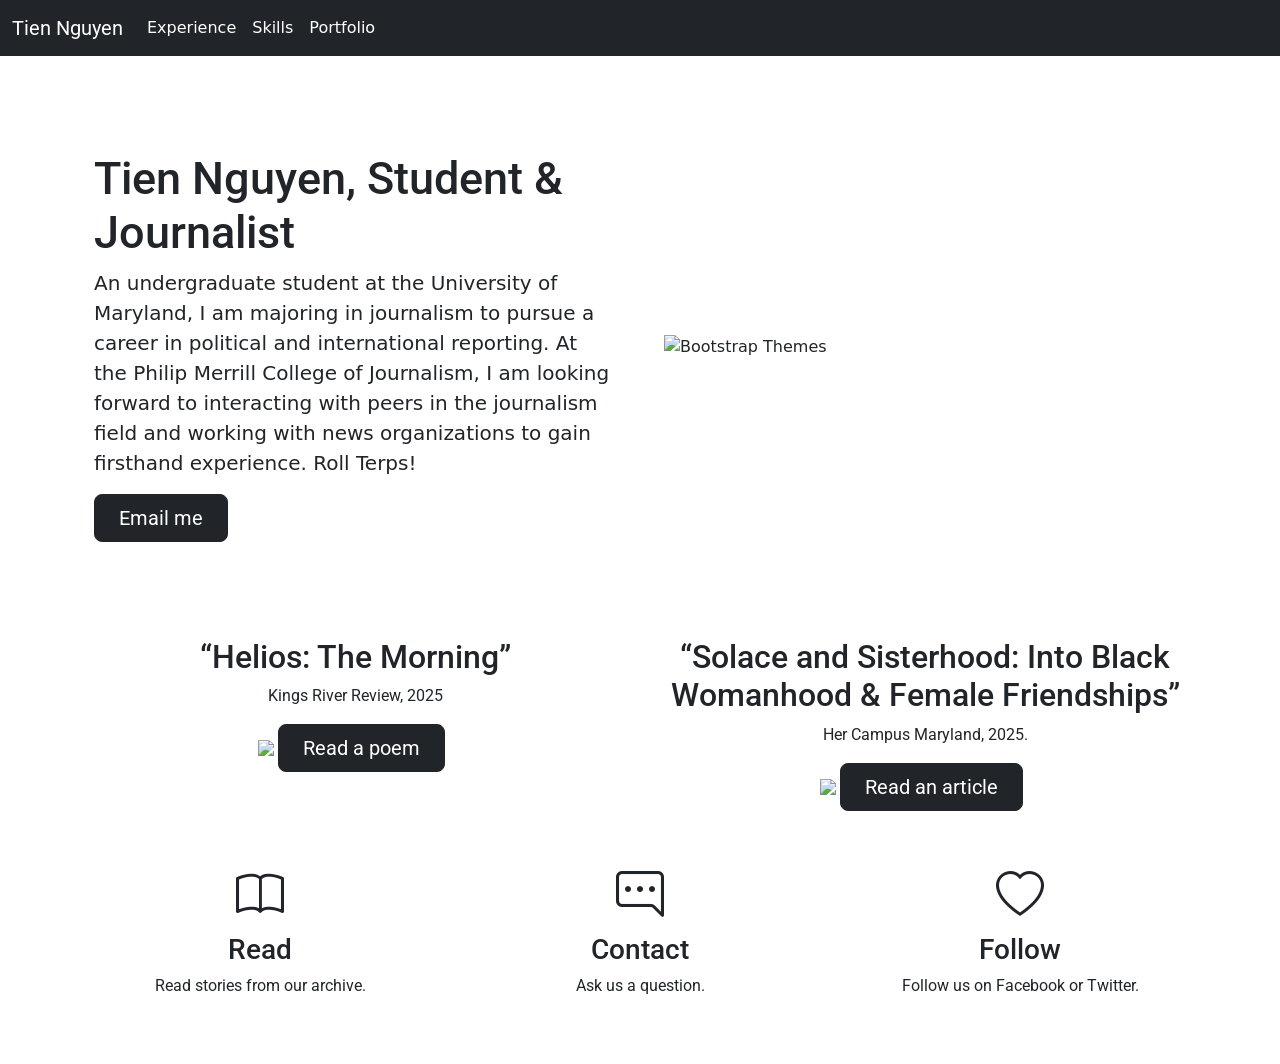
==== resume-project/index.html @ 074a2e1d "resume-project" ====
<!-- HMTML for resume project-->
<!doctype html>

<html lang="en">
<head>
 <meta charset="utf-8">
 <meta name="viewport" content="width=device-width, initial-scale=1, shrink-to-fit=no">
     <link rel="stylesheet" type="text/css" href="style.css">
    <link rel="stylesheet" href="https://cdn.jsdelivr.net/npm/bootstrap-icons@1.11.1/font/bootstrap-icons.css">
    <link href="https://fonts.googleapis.com/css2?family=Roboto:ital,wght@0,100..900;1,100..900&display=swap" rel="stylesheet">

 <title>Resume Project</title>
 <meta name="description" content="Merrill College of Journalism, UMD">
 <meta name="author" content="Tien Nguyen">

 <!-- Bootstrap CSS and JavaScript -->
 <link href="https://cdn.jsdelivr.net/npm/bootstrap@5.3.3/dist/css/bootstrap.min.css" rel="stylesheet" integrity="sha384-QWTKZyjpPEjISv5WaRU9OFeRpok6YctnYmDr5pNlyT2bRjXh0JMhjY6hW+ALEwIH" crossorigin="anonymous">
 <script src="https://cdn.jsdelivr.net/npm/bootstrap@5.3.3/dist/js/bootstrap.bundle.min.js" integrity="sha384-YvpcrYf0tY3lHB60NNkmXc5s9fDVZLESaAA55NDzOxhy9GkcIdslK1eN7N6jIeHz" crossorigin="anonymous"></script>

<style>
.col-md-6 {
  font-family: 'Roboto', Arial, sans-serif;
   text-align: center;
 }
 </style>

<style>
 .bi {
   font-size:3em;
 }
 </style>

 <style>
 .col-md-4 {
  font-family: 'Roboto', Arial, sans-serif;
   text-align: center;
 }
 </style>

 <style>
.navbar-brand {
  font-family: 'Roboto', Arial, sans-serif;
   text-align: center;
 }
 </style>

<style>
.h1 {
  font-family: 'Roboto', Arial, sans-serif;
  font-size: 45px;
 }
 </style>

 <style>
.btn {
  font-family: 'Roboto', Arial, sans-serif;
 }
 </style>

  <style>
.row {
  padding-bottom: 50px;
 }
 </style>

</head>

 <!-- Navbar start-->
<nav class="navbar navbar-expand-lg bg-dark" data-bs-theme="dark">
   <div class="container-fluid">
     <a class="navbar-brand" href="#">Tien Nguyen</a>
     <button class="navbar-toggler" type="button" data-bs-toggle="collapse" data-bs-target="#navbarSupportedContent" aria-controls="navbarSupportedContent" aria-expanded="false" aria-label="Toggle navigation">
       <span class="navbar-toggler-icon"></span>
     </button>
     <div class="collapse navbar-collapse" id="navbarSupportedContent">
       <ul class="navbar-nav me-auto mb-2 mb-lg-0">
         <li class="nav-item">
           <a class="nav-link active" aria-current="page" href="#">Experience</a>
         </li>
         <li class="nav-item">
           <a class="nav-link active" aria-current="page" href="#">Skills</a>
         </li>
         <li class="nav-item">
           <a class="nav-link active" aria-current="page" href="#">Portfolio</a>
         </li>
       </ul>

     </div>
   </div>
 </nav>
 <!-- Navbar end-->

 <!-- Hero image-->
   <div class="container col-xxl-8 px-4 py-5">
    <div class="row flex-lg-row-reverse align-items-center g-5 py-5">
        <div class="col-10 col-sm-8 col-lg-6">
            <img src="/Users/tiennguyen/Documents/GitHub/tnguyen-jour352/resume/DSC01416.JPG" class="d-block mx-lg-auto img-fluid" alt="Bootstrap Themes" width="100%" max-width="500px" loading="lazy">
        </div>
        <div class="col-lg-6">
            <h1 class="h1">Tien Nguyen, Student & Journalist</h1>
            <p class="lead">An undergraduate student at the University of Maryland, I am majoring in journalism to pursue a career in political and international reporting. At the Philip Merrill College of Journalism, I am looking forward to interacting with peers in the journalism field and working with news organizations to gain firsthand experience. Roll Terps!</p>
            <div class="d-grid gap-2 d-md-flex justify-content-md-start">
                <button type="button" class="btn btn-dark btn-lg px-4 me-md-2">Email me</button>
            </div>
        </div>
    </div>
</div>
<!-- Hero end-->

<!-- Container-->
<div class="container">
  <div class="row">
        <div class="col-md-6">
            <h2>“Helios: The Morning”</h2>
            <p>Kings River Review, 2025</p>
            <img src="https://images.unsplash.com/photo-1572776685600-aca8c3456337?ixlib=rb-1.2.1&ixid=MnwxMjA3fDB8MHxwaG90by1wYWdlfHx8fGVufDB8fHx8&auto=format&fit=crop&w=1502&q=80" width="100%" max-width="500px">
                <button type="button" class="btn btn-dark btn-lg px-4 me-md-2">Read a poem</button>
        </div>

        <div class="col-md-6">
            <h2>“Solace and Sisterhood: Into Black Womanhood & Female Friendships”</h2>
            <p>Her Campus Maryland, 2025.</p>
            <img src="https://images.unsplash.com/photo-1621544402532-78c290378588?ixid=MnwxMjA3fDB8MHxwaG90by1wYWdlfHx8fGVufDB8fHx8&ixlib=rb-1.2.1&auto=format&fit=crop&w=1500&q=80" width="100%" max-width="500px">
                <button type="button" class="btn btn-dark btn-lg px-4 me-md-2">Read an article</button>
		</div>
	</div>
</div>
<!-- Container end-->

<div class="container">
	<div class="row">
		<div class="col-md-4">
            <i class="bi bi-book"></i>
			<h3>Read</h3>
			<p>Read stories from our archive.</p>
		</div>

		<div class="col-md-4">
            <i class="bi bi-chat-right-dots"></i>
			<h3>Contact</h3>
			<p>Ask us a question.</p>
		</div>

		<div class="col-md-4">
            <i class="bi bi-heart"></i>
			<h3>Follow</h3>
			<p>Follow us on Facebook or Twitter.</p>
		</div>
	</div>
</div>


</body>
</html>
---- resume-project/style.css ----
/* Style for resume project */
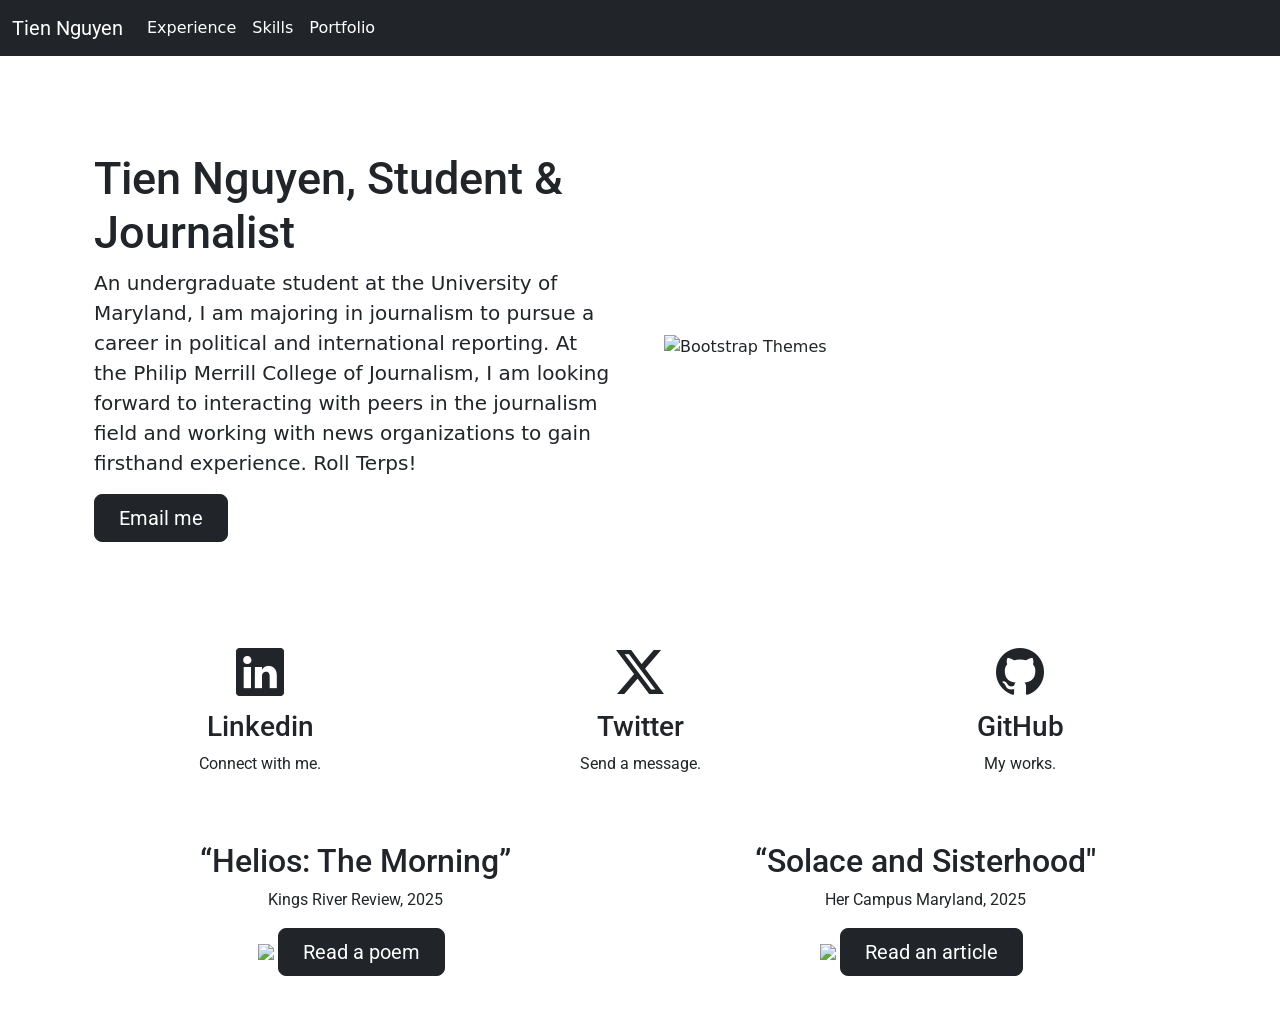
==== commit b966a3a7: "resume-project" ====
--- a/resume-project/index.html
+++ b/resume-project/index.html
@@ -107,48 +107,50 @@
 </div>
 <!-- Hero end-->
 
+<!-- Icons start-->
+<div class="container">
+	<div class="row">
+		<div class="col-md-4">
+            <i class="bi bi-linkedin"></i>
+			<h3>Linkedin</h3>
+			<p>Connect with me.</p>
+		</div>
+
+		<div class="col-md-4">
+            <i class="bi bi-twitter-x"></i>
+			<h3>Twitter</h3>
+			<p>Send a message.</p>
+		</div>
+
+		<div class="col-md-4">
+            <i class="bi bi-github"></i>
+			<h3>GitHub</h3>
+			<p>My works.</p>
+		</div>
+	</div>
+</div>
+<!-- Icons end-->
+
 <!-- Container-->
 <div class="container">
   <div class="row">
         <div class="col-md-6">
             <h2>“Helios: The Morning”</h2>
             <p>Kings River Review, 2025</p>
-            <img src="https://images.unsplash.com/photo-1572776685600-aca8c3456337?ixlib=rb-1.2.1&ixid=MnwxMjA3fDB8MHxwaG90by1wYWdlfHx8fGVufDB8fHx8&auto=format&fit=crop&w=1502&q=80" width="100%" max-width="500px">
+            <img src="/Users/tiennguyen/Documents/GitHub/tnguyen-jour352/resume-project/aa8f1624c03dd97ec133bcae6452e3e2.jpg" width="100%" max-width="500px">
                 <button type="button" class="btn btn-dark btn-lg px-4 me-md-2">Read a poem</button>
         </div>
 
         <div class="col-md-6">
-            <h2>“Solace and Sisterhood: Into Black Womanhood & Female Friendships”</h2>
-            <p>Her Campus Maryland, 2025.</p>
-            <img src="https://images.unsplash.com/photo-1621544402532-78c290378588?ixid=MnwxMjA3fDB8MHxwaG90by1wYWdlfHx8fGVufDB8fHx8&ixlib=rb-1.2.1&auto=format&fit=crop&w=1500&q=80" width="100%" max-width="500px">
+            <h2>“Solace and Sisterhood"</h2>
+            <p>Her Campus Maryland, 2025</p>
+            <img src="/Users/tiennguyen/Documents/GitHub/tnguyen-jour352/resume-project/_.jpeg" width="100%" max-width="500px">
                 <button type="button" class="btn btn-dark btn-lg px-4 me-md-2">Read an article</button>
 		</div>
 	</div>
 </div>
 <!-- Container end-->
 
-<div class="container">
-	<div class="row">
-		<div class="col-md-4">
-            <i class="bi bi-book"></i>
-			<h3>Read</h3>
-			<p>Read stories from our archive.</p>
-		</div>
-
-		<div class="col-md-4">
-            <i class="bi bi-chat-right-dots"></i>
-			<h3>Contact</h3>
-			<p>Ask us a question.</p>
-		</div>
-
-		<div class="col-md-4">
-            <i class="bi bi-heart"></i>
-			<h3>Follow</h3>
-			<p>Follow us on Facebook or Twitter.</p>
-		</div>
-	</div>
-</div>
-
 
 </body>
 </html>
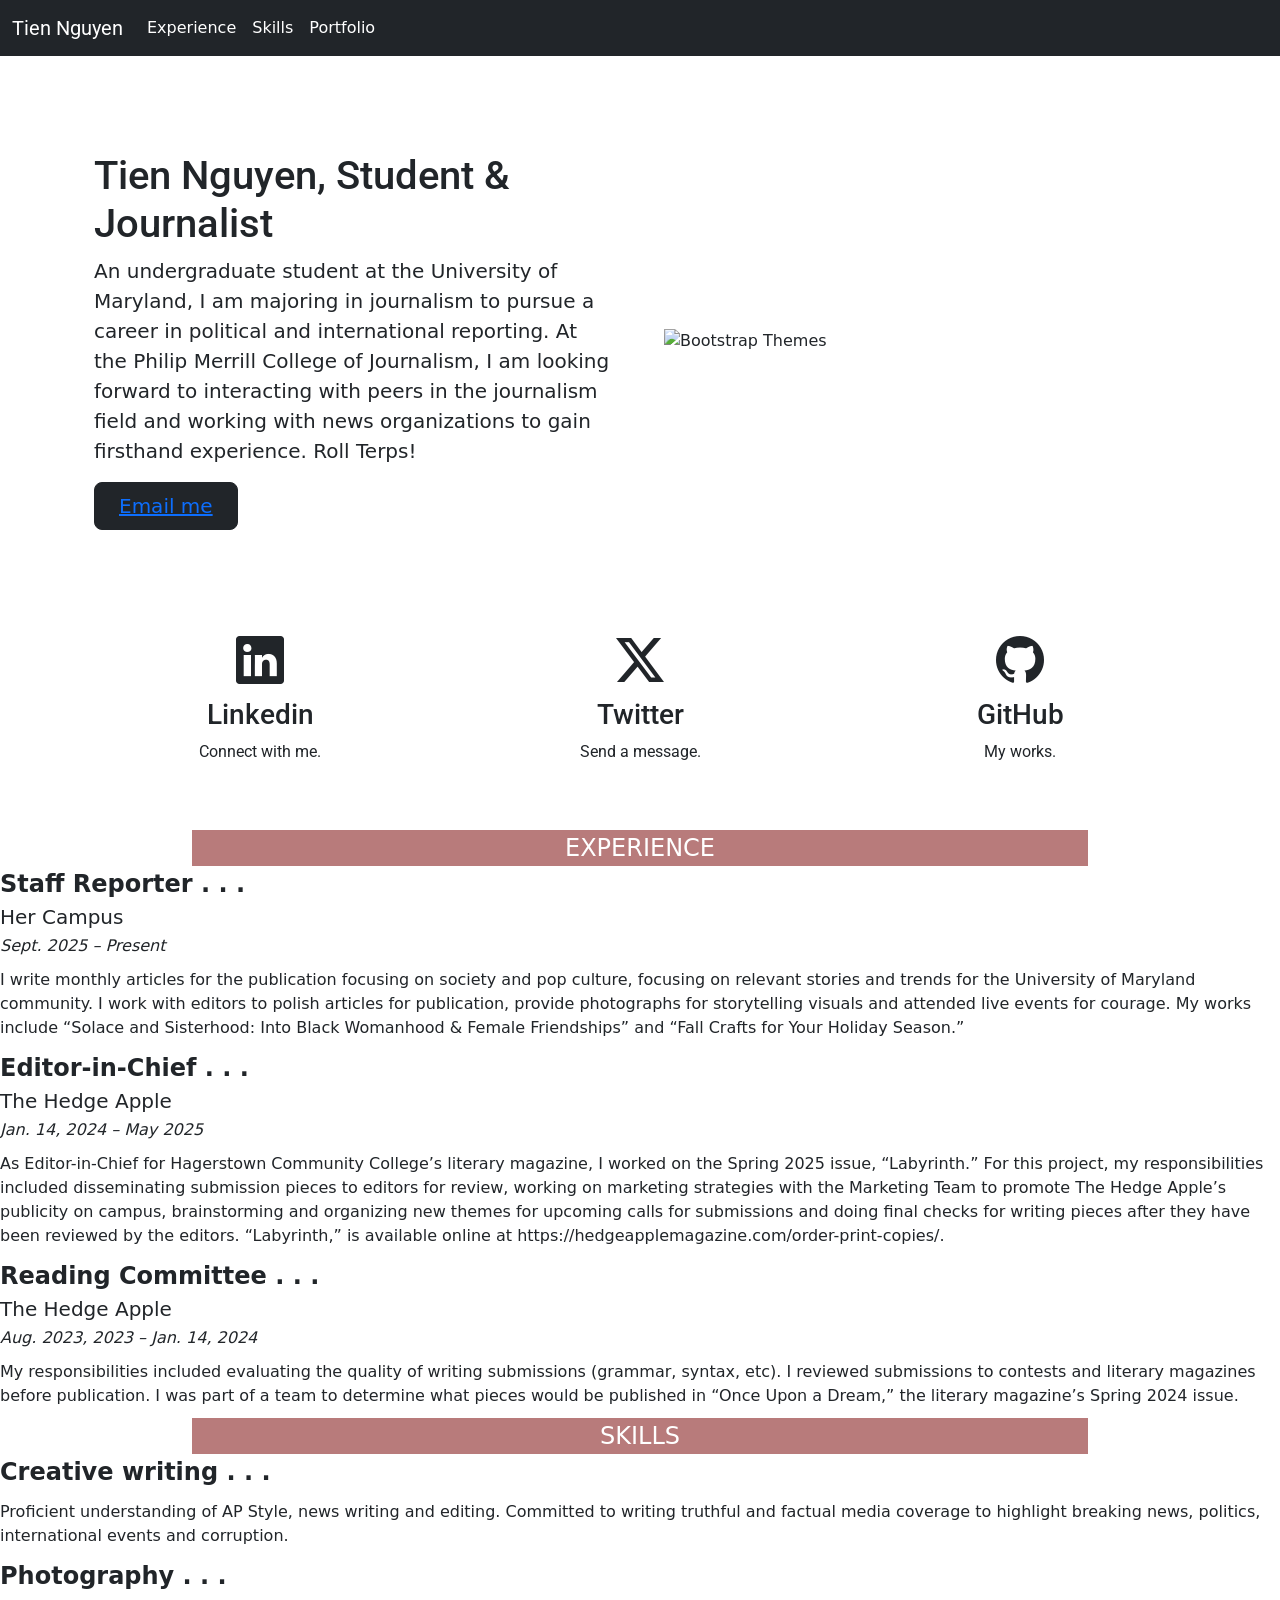
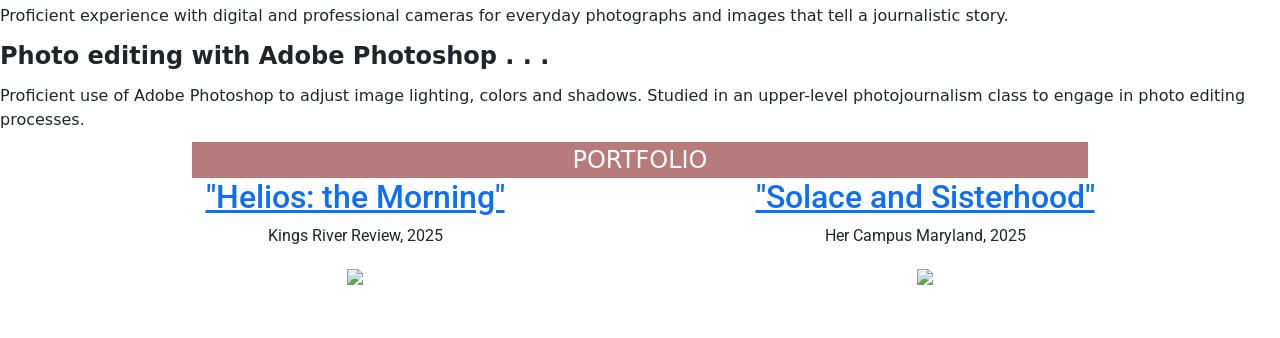
==== commit 6dfafb20: "html-frame" ====
--- a/resume-project/index.html
+++ b/resume-project/index.html
@@ -17,51 +17,6 @@
  <link href="https://cdn.jsdelivr.net/npm/bootstrap@5.3.3/dist/css/bootstrap.min.css" rel="stylesheet" integrity="sha384-QWTKZyjpPEjISv5WaRU9OFeRpok6YctnYmDr5pNlyT2bRjXh0JMhjY6hW+ALEwIH" crossorigin="anonymous">
  <script src="https://cdn.jsdelivr.net/npm/bootstrap@5.3.3/dist/js/bootstrap.bundle.min.js" integrity="sha384-YvpcrYf0tY3lHB60NNkmXc5s9fDVZLESaAA55NDzOxhy9GkcIdslK1eN7N6jIeHz" crossorigin="anonymous"></script>
 
-<style>
-.col-md-6 {
-  font-family: 'Roboto', Arial, sans-serif;
-   text-align: center;
- }
- </style>
-
-<style>
- .bi {
-   font-size:3em;
- }
- </style>
-
- <style>
- .col-md-4 {
-  font-family: 'Roboto', Arial, sans-serif;
-   text-align: center;
- }
- </style>
-
- <style>
-.navbar-brand {
-  font-family: 'Roboto', Arial, sans-serif;
-   text-align: center;
- }
- </style>
-
-<style>
-.h1 {
-  font-family: 'Roboto', Arial, sans-serif;
-  font-size: 45px;
- }
- </style>
-
- <style>
-.btn {
-  font-family: 'Roboto', Arial, sans-serif;
- }
- </style>
-
-  <style>
-.row {
-  padding-bottom: 50px;
- }
- </style>
 
 </head>
 
@@ -100,7 +55,7 @@
             <h1 class="h1">Tien Nguyen, Student & Journalist</h1>
             <p class="lead">An undergraduate student at the University of Maryland, I am majoring in journalism to pursue a career in political and international reporting. At the Philip Merrill College of Journalism, I am looking forward to interacting with peers in the journalism field and working with news organizations to gain firsthand experience. Roll Terps!</p>
             <div class="d-grid gap-2 d-md-flex justify-content-md-start">
-                <button type="button" class="btn btn-dark btn-lg px-4 me-md-2">Email me</button>
+                <button type="button" class="btn btn-dark btn-lg px-4 me-md-2"><a href="mailto:tnguye85@terpmail.umd.edu">Email me</a></button>
             </div>
         </div>
     </div>
@@ -131,21 +86,49 @@
 </div>
 <!-- Icons end-->
 
+<!-- Body start-->
+<div class="sectionheader">Experience</div>
+<div class="jobtitle">Staff Reporter . . .</div>
+<div class="organization">Her Campus</div>
+<div class="date">Sept. 2025 – Present</div>
+<div class="description">I write monthly articles for the publication focusing on society and pop culture, focusing on relevant stories and trends for the University of Maryland community. I work with editors to polish articles for publication, provide photographs for storytelling visuals and attended live events for courage. My works include “Solace and Sisterhood: Into Black Womanhood & Female Friendships” and “Fall Crafts for Your Holiday Season.”</div>
+
+<div class="jobtitle">Editor-in-Chief . . .</div>
+<div class="organization">The Hedge Apple</div>
+<div class="date">Jan. 14, 2024  – May 2025</div>
+<div class="description">As Editor-in-Chief for Hagerstown Community College’s literary magazine, I worked on the Spring 2025 issue, “Labyrinth.” For this project, my responsibilities included disseminating submission pieces to editors for review, working on marketing strategies with the Marketing Team to promote The Hedge Apple’s publicity on campus, brainstorming and organizing new themes for upcoming calls for submissions and doing final checks for writing pieces after they have been reviewed by the editors. “Labyrinth,” is available online at https://hedgeapplemagazine.com/order-print-copies/.</div>
+
+<div class="jobtitle">Reading Committee . . .</div>
+<div class="organization">The Hedge Apple</div>
+<div class="date">Aug. 2023, 2023 – Jan. 14, 2024</div>
+<div class="description">My responsibilities included evaluating the quality of writing submissions (grammar, syntax, etc). I reviewed submissions to contests and literary magazines before publication. I was part of a team to determine what pieces would be published in “Once Upon a Dream,” the literary magazine’s Spring 2024 issue.</div>
+
+<div class="sectionheader">Skills</div>
+<div class="skill">Creative writing . . .</div>
+<div class="description">Proficient understanding of AP Style, news writing and editing. Committed to writing truthful and factual media coverage to highlight breaking news, politics, international events and corruption.</div>
+
+<div class="skill">Photography . . .</div>
+<div class="description">Proficient experience with digital and professional cameras for everyday photographs and images that tell a journalistic story.</div>
+
+<div class="skill">Photo editing with Adobe Photoshop . . .</div>
+<div class="description">Proficient use of Adobe Photoshop to adjust image lighting, colors and shadows. Studied in an upper-level photojournalism class to engage in photo editing processes.</div>
+
+<!-- Body end-->
+
 <!-- Container-->
+<div class="sectionheader">Portfolio</div>
 <div class="container">
   <div class="row">
         <div class="col-md-6">
-            <h2>“Helios: The Morning”</h2>
+            <h2><a href="https://www.kingsriverreview.com/_files/ugd/536f95_a34a457b329a432db36200ef481ead0c.pdf">"Helios: the Morning"</a></h2>
             <p>Kings River Review, 2025</p>
-            <img src="/Users/tiennguyen/Documents/GitHub/tnguyen-jour352/resume-project/aa8f1624c03dd97ec133bcae6452e3e2.jpg" width="100%" max-width="500px">
-                <button type="button" class="btn btn-dark btn-lg px-4 me-md-2">Read a poem</button>
+            <img src="/Users/tiennguyen/Documents/GitHub/tnguyen-jour352/resume-project/aa8f1624c03dd97ec133bcae6452e3e2.jpg" max-width="500px">
         </div>
 
         <div class="col-md-6">
-            <h2>“Solace and Sisterhood"</h2>
+            <h2><a href="https://www.hercampus.com/school/maryland/solace-and-sisterhood-into-black-womanhood-female-friendships/">"Solace and Sisterhood"</a></h2>
             <p>Her Campus Maryland, 2025</p>
-            <img src="/Users/tiennguyen/Documents/GitHub/tnguyen-jour352/resume-project/_.jpeg" width="100%" max-width="500px">
-                <button type="button" class="btn btn-dark btn-lg px-4 me-md-2">Read an article</button>
+            <img src="/Users/tiennguyen/Documents/GitHub/tnguyen-jour352/resume-project/_.jpg" max-width="500px">
 		</div>
 	</div>
 </div>
--- a/resume-project/style.css
+++ b/resume-project/style.css
@@ -1 +1,114 @@
 /* Style for resume project */
+
+.col-md-6 {
+  font-family: 'Roboto', Arial, sans-serif;
+   text-align: center;
+ }
+
+ .bi {
+   font-size:3em;
+ }
+
+ .col-md-4 {
+  font-family: 'Roboto', Arial, sans-serif;
+   text-align: center;
+ }
+
+.navbar-brand {
+  font-family: 'Roboto', Arial, sans-serif;
+   text-align: center;
+ }
+
+.h1 {
+  font-family: 'Roboto', Arial, sans-serif;
+  font-size: 45px;
+ }
+
+.btn {
+  font-family: 'Roboto', Arial, sans-serif;
+ }
+
+.row {
+  padding-bottom: 50px;
+ }
+
+BODY {
+    font-family: 'Roboto', Arial, sans-serif;
+    font-size: 1em;
+    color:#444;
+    font-weight: 400;
+}
+
+/* Section titles */
+.sectionheader {
+    font-size: 1.5em;
+    text-transform: uppercase;
+    background-color:#b87b7b;
+    color: #fff;
+    font-weight: 400;
+    margin-bottom: 10px;
+    margin-top: 20px;
+    margin: 0 auto;
+    width: 70%;
+    min-width: 300px;
+    text-align: center;
+}
+
+/* Job title */
+.jobtitle {
+    font-size: 1.5em;
+    font-weight: 600;
+
+}
+
+/* Job organization */
+.organization {
+    font-size: 1.25em;
+    font-weight: 400;
+}
+
+/* Job dates */
+ .date {
+    font-size: 1em;
+    font-weight: 400;
+    font-style: italic;
+    margin-top: 2px;
+}
+
+/* Paragraphs, contact information, skills */
+li {
+    font-size:1em;
+}
+
+.menu {
+    margin:0;
+    padding:0;
+    text-align:center;
+}
+
+.menu li {
+    display: inline;
+}
+
+.description {
+    margin-top: 10px;
+    margin-bottom: 10px;
+}
+
+.skill {
+    font-size: 1.5em;
+    font-weight: 600;
+}
+
+#title {
+    font-weight: 600;
+    text-align: center;
+    margin-top: 20px;
+}
+
+.top {
+    width: 60%;
+    min-width: 300px;
+    margin:0 auto;
+    margin-bottom: 30px;
+}
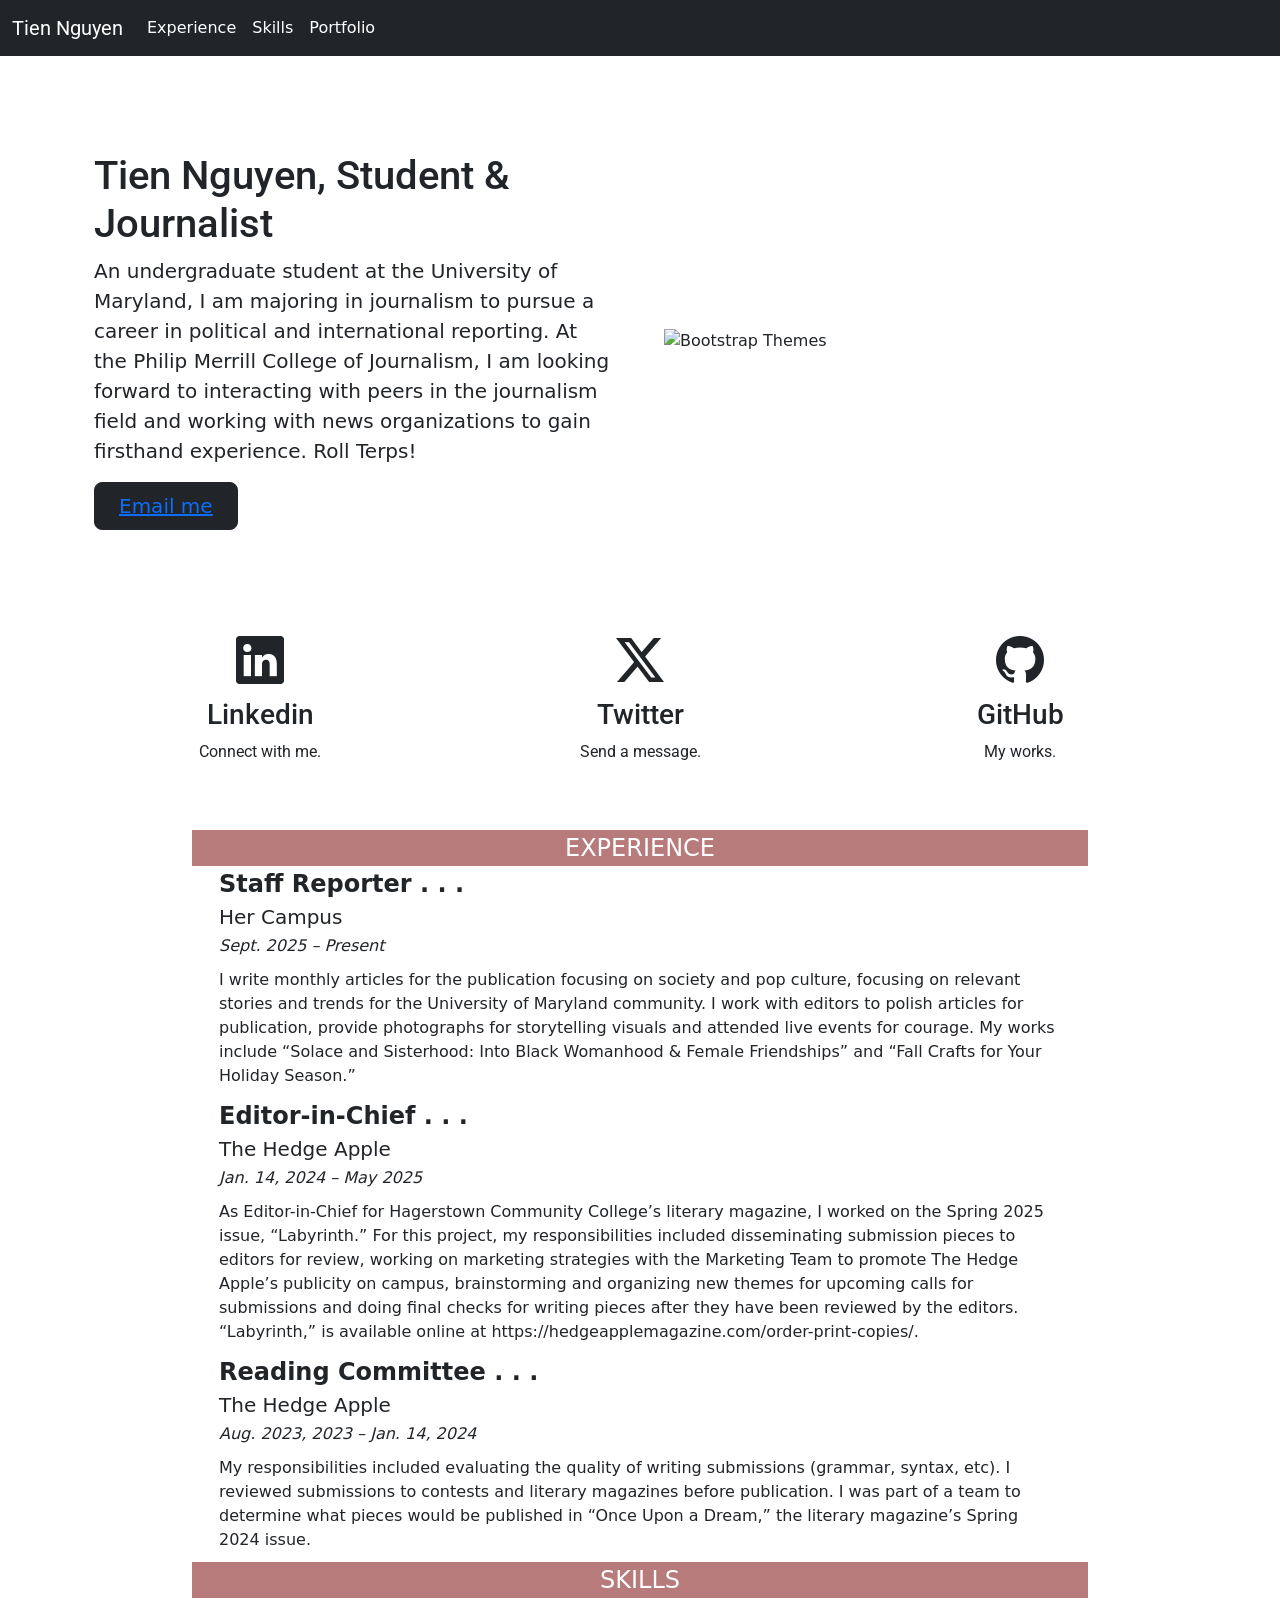
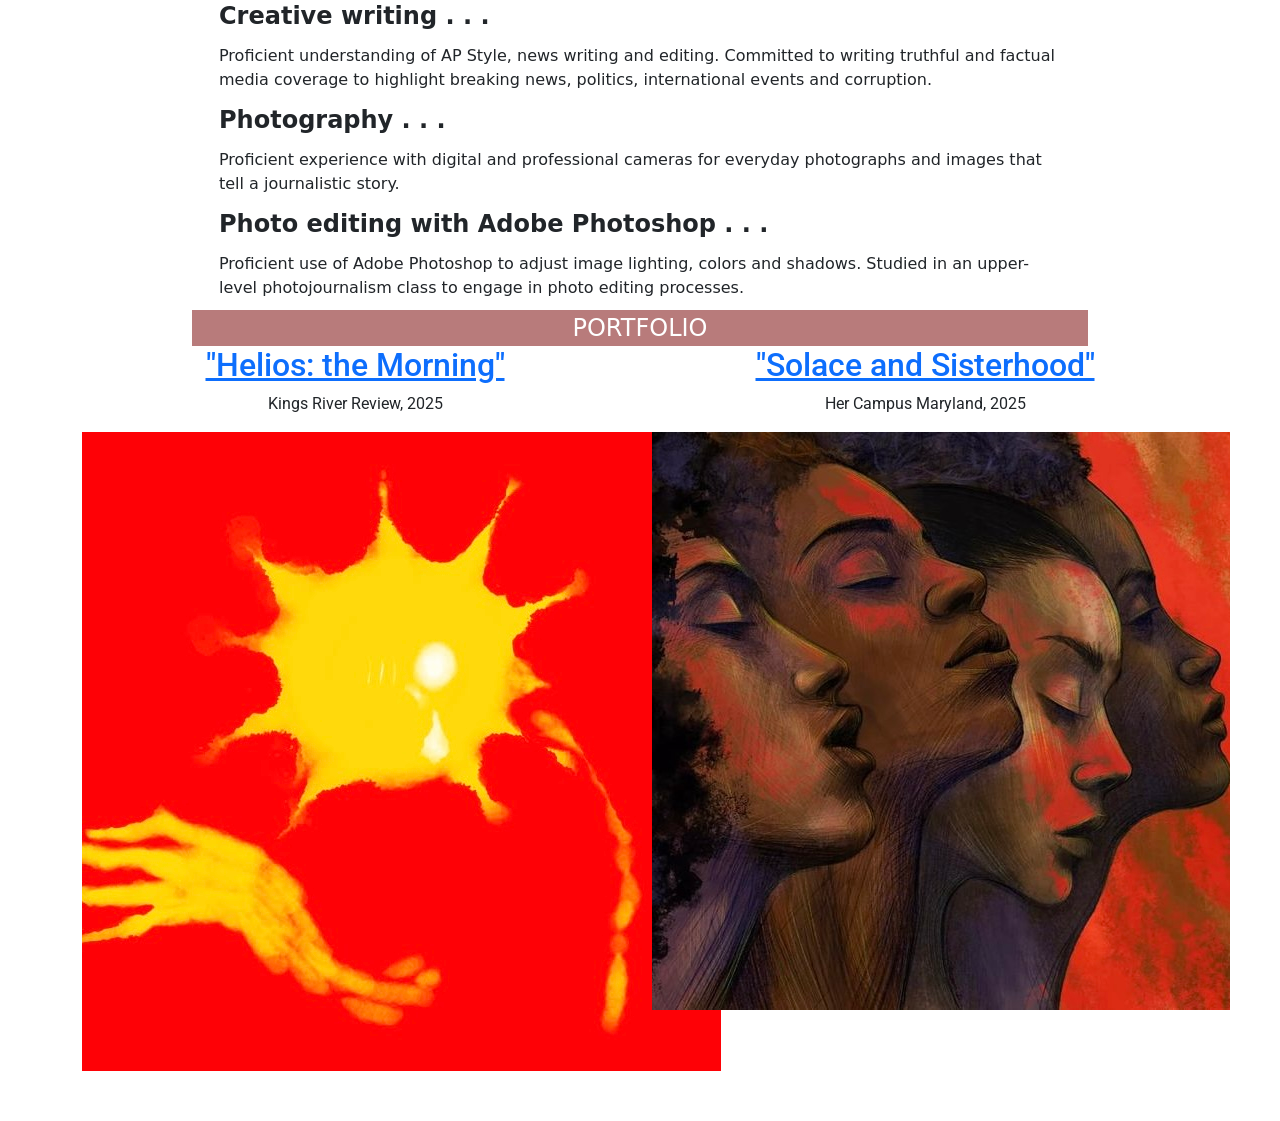
==== commit a803365d: "resume-project" ====
--- a/resume-project/index.html
+++ b/resume-project/index.html
@@ -122,13 +122,13 @@
         <div class="col-md-6">
             <h2><a href="https://www.kingsriverreview.com/_files/ugd/536f95_a34a457b329a432db36200ef481ead0c.pdf">"Helios: the Morning"</a></h2>
             <p>Kings River Review, 2025</p>
-            <img src="/Users/tiennguyen/Documents/GitHub/tnguyen-jour352/resume-project/aa8f1624c03dd97ec133bcae6452e3e2.jpg" max-width="500px">
+            <img src="aa8f1624c03dd97ec133bcae6452e3e2.jpg" max-width="500px">
         </div>
 
         <div class="col-md-6">
             <h2><a href="https://www.hercampus.com/school/maryland/solace-and-sisterhood-into-black-womanhood-female-friendships/">"Solace and Sisterhood"</a></h2>
             <p>Her Campus Maryland, 2025</p>
-            <img src="/Users/tiennguyen/Documents/GitHub/tnguyen-jour352/resume-project/_.jpg" max-width="500px">
+            <img src="_.jpg" max-width="500px">
 		</div>
 	</div>
 </div>
--- a/resume-project/style.css
+++ b/resume-project/style.css
@@ -58,13 +58,14 @@
 .jobtitle {
     font-size: 1.5em;
     font-weight: 600;
-
+    margin-left: 219px;
 }
 
 /* Job organization */
 .organization {
     font-size: 1.25em;
     font-weight: 400;
+    margin-left: 219px;
 }
 
 /* Job dates */
@@ -73,6 +74,13 @@
     font-weight: 400;
     font-style: italic;
     margin-top: 2px;
+    margin-left: 219px;
+}
+
+/* Description */
+.description {
+    margin-left: 219px;
+    margin-right: 219px;
 }
 
 /* Paragraphs, contact information, skills */
@@ -98,12 +106,16 @@
 .skill {
     font-size: 1.5em;
     font-weight: 600;
+    margin-left: 219px;
+    margin-right: 219px;
 }
 
 #title {
     font-weight: 600;
     text-align: center;
     margin-top: 20px;
+    margin-left: 219px;
+    margin-right: 219px;
 }
 
 .top {
